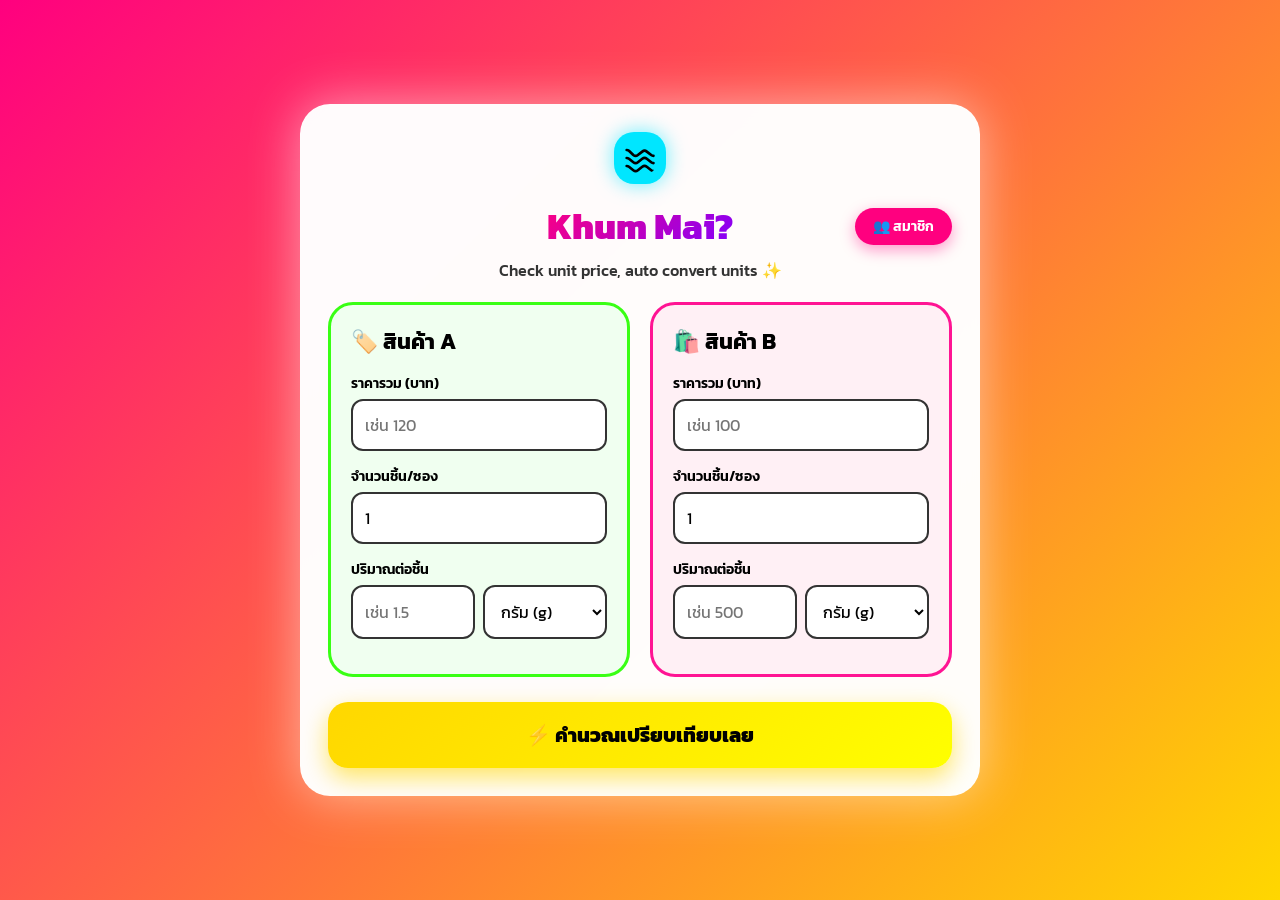
==== index.html @ 277cbe1f "Update index.html" ====
<!DOCTYPE html>
<html lang="th">
<head>
    <meta charset="UTF-8">
    <meta name="viewport" content="width=device-width, initial-scale=1.0">
    <title>Khum Mai? - คำนวณความคุ้มค่า</title>
    <link rel="stylesheet" href="style.css">
    <link href="https://fonts.googleapis.com/css2?family=Kanit:wght@400;600;700;800;900&display=swap" rel="stylesheet">
</head>
<body>

    <div class="main-card">
        <div class="logo-box">
            <svg viewBox="0 0 24 24" width="52" height="52" fill="none" stroke="currentColor" stroke-width="2" stroke-linecap="round" stroke-linejoin="round">
                <path d="M2 6c0.6 0 1.2 0.2 1.7 0.6L7 9.8c1 0.8 2.4 0.8 3.4 0l3.3-2.6c1-0.8 2.4-0.8 3.4 0l3.3 2.6c0.5 0.4 1.1 0.6 1.7 0.6" />
                <path d="M2 12c0.6 0 1.2 0.2 1.7 0.6l3.3 2.6c1 0.8 2.4 0.8 3.4 0l3.3-2.6c1-0.8 2.4-0.8 3.4 0l3.3 2.6c0.5 0.4 1.1 0.6 1.7 0.6" />
                <path d="M2 18c0.6 0 1.2 0.2 1.7 0.6l3.3 2.6c1 0.8 2.4 0.8 3.4 0l3.3-2.6c1-0.8 2.4-0.8 3.4 0l3.3 2.6c0.5 0.4 1.1 0.6 1.7 0.6" />
            </svg>
        </div>

        <div class="title-row">
            <h1 class="title">Khum Mai?</h1>
            <a href="members.html" class="btn-members">👥 สมาชิก</a>
        </div>
        <p class="subtitle">Check unit price, auto convert units ✨</p>

        <!-- กล่องข้อความผลลัพธ์คุ้มกว่า -->
        <div id="result-summary"></div>

        <div class="product-container">
            <!-- สินค้า A -->
            <div class="box" id="boxA">
                <span class="badge-winner">👑 คุ้มที่สุด!</span>
                <h3>🏷️ สินค้า A</h3>
                
                <label>ราคารวม (บาท)</label>
                <input type="number" id="priceA" placeholder="เช่น 120">

                <label>จำนวนชิ้น/ซอง</label>
                <input type="number" id="quantityA" value="1">

                <label>ปริมาณต่อชิ้น</label>
                <div class="input-group">
                    <input type="number" id="unitAmountA" placeholder="เช่น 1.5">
                    <select id="unitTypeA">
                        <option value="g">กรัม (g)</option>
                        <option value="kg">กิโลกรัม (kg)</option>
                        <option value="ml">มิลลิลิตร (ml)</option>
                        <option value="l">ลิตร (l)</option>
                    </select>
                </div>
            </div>

            <!-- สินค้า B -->
            <div class="box" id="boxB">
                <span class="badge-winner">👑 คุ้มที่สุด!</span>
                <h3>🛍️ สินค้า B</h3>

                <label>ราคารวม (บาท)</label>
                <input type="number" id="priceB" placeholder="เช่น 100">

                <label>จำนวนชิ้น/ซอง</label>
                <input type="number" id="quantityB" value="1">

                <label>ปริมาณต่อชิ้น</label>
                <div class="input-group">
                    <input type="number" id="unitAmountB" placeholder="เช่น 500">
                    <select id="unitTypeB">
                        <option value="g">กรัม (g)</option>
                        <option value="kg">กิโลกรัม (kg)</option>
                        <option value="ml">มิลลิลิตร (ml)</option>
                        <option value="l">ลิตร (l)</option>
                    </select>
                </div>
            </div>
        </div>

        <button onclick="calculate()">⚡ คำนวณเปรียบเทียบเลย</button>
    </div>

    <script src="script.js"></script>
</body>
</html>
---- style.css ----
* {
    box-sizing: border-box;
}

body {
    margin: 0;
    padding: 20px;
    font-family: 'Kanit', sans-serif;
    background: linear-gradient(135deg, #FF007F, #FFD700, #00FFFF, #7F00FF);
    background-size: 300% 300%;
    animation: neonGradient 8s ease infinite;
    min-height: 100vh;
    display: flex;
    justify-content: center;
    align-items: center;
}

@keyframes neonGradient {
    0% { background-position: 0% 50%; }
    50% { background-position: 100% 50%; }
    100% { background-position: 0% 50%; }
}

.main-card {
    background: rgba(255, 255, 255, 0.98);
    backdrop-filter: blur(10px);
    padding: 28px;
    border-radius: 30px;
    box-shadow: 0 0 50px rgba(255, 255, 255, 0.5);
    width: 100%;
    max-width: 680px;
    text-align: center;
}

.logo-box {
    display: flex;
    justify-content: center;
    margin-bottom: 15px;
}

.logo-box svg {
    background: #00E6FF;
    color: #000;
    padding: 10px;
    border-radius: 20px;
    box-shadow: 0 0 20px rgba(0, 230, 255, 0.6);
}

.title-row {
    position: relative;
    display: flex;
    justify-content: center;
    align-items: center;
}

.title {
    margin: 0;
    font-size: 36px;
    font-weight: 800;
    background: linear-gradient(135deg, #FF007F, #7F00FF);
    -webkit-background-clip: text;
    -webkit-text-fill-color: transparent;
}

.btn-members {
    position: absolute;
    right: 0;
    background: #FF007F;
    color: white;
    border: none;
    text-decoration: none;
    padding: 8px 18px;
    border-radius: 25px;
    font-size: 14px;
    font-weight: 600;
    box-shadow: 0 5px 15px rgba(255, 0, 127, 0.4);
}

.subtitle {
    color: #333;
    font-size: 16px;
    font-weight: 500;
    margin-top: 5px;
    margin-bottom: 20px;
}

/* แบนเนอร์แสดงผลลัพธ์คุ้มกว่า */
#result-summary {
    display: none;
    margin: 15px 0 25px 0;
    padding: 18px 20px;
    border-radius: 20px;
    font-size: 26px;
    font-weight: 900;
    text-align: center;
    animation: popIn 0.4s cubic-bezier(0.175, 0.885, 0.32, 1.275);
}

.summary-a {
    background: #39FF14 !important;
    color: #000000 !important;
    border: 4px solid #00D000;
    box-shadow: 0 0 30px rgba(57, 255, 20, 0.9) !important;
}

.summary-b {
    background: #FF007F !important;
    color: #FFFFFF !important;
    border: 4px solid #FFD700;
    box-shadow: 0 0 30px rgba(255, 0, 127, 0.9) !important;
}

.summary-equal {
    background: #00E6FF !important;
    color: #000000 !important;
    border: 4px solid #00A3FF;
}

@keyframes popIn {
    0% { transform: scale(0.5); opacity: 0; }
    100% { transform: scale(1); opacity: 1; }
}

/* กล่องสินค้า */
.product-container {
    display: flex;
    gap: 20px;
    margin-bottom: 25px;
}

.box {
    flex: 1;
    border-radius: 25px;
    padding: 20px;
    text-align: left;
    position: relative;
    transition: all 0.4s cubic-bezier(0.175, 0.885, 0.32, 1.275);
}

#boxA {
    background: #F0FFF0;
    border: 3px solid #39FF14;
}

#boxB {
    background: #FFF0F5;
    border: 3px solid #FF1493;
}

.box h3 {
    margin-top: 0;
    margin-bottom: 15px;
    font-size: 22px;
    font-weight: 700;
    color: #000;
}

label {
    display: block;
    font-size: 14px;
    font-weight: 600;
    color: #000;
    margin-bottom: 5px;
}

input, select {
    width: 100%;
    padding: 12px;
    margin-bottom: 15px;
    border: 2px solid #333;
    border-radius: 12px;
    font-family: 'Kanit', sans-serif;
    font-size: 16px;
    background: white;
    color: #000;
    outline: none;
}

.input-group {
    display: flex;
    gap: 8px;
}

/* ปุ่มคำนวณ */
button {
    width: 100%;
    padding: 18px;
    border: none;
    border-radius: 20px;
    background: linear-gradient(135deg, #FFD700, #FFFF00);
    color: #000;
    font-family: 'Kanit', sans-serif;
    font-size: 20px;
    font-weight: 800;
    cursor: pointer;
    box-shadow: 0 10px 25px rgba(255, 215, 0, 0.6);
    text-transform: uppercase;
}

/* ไฮไลต์ฝั่งที่คุ้มกว่า */
.winner {
    transform: scale(1.06) !important;
    z-index: 5;
    background: #FFFDE7 !important;
    border: 5px solid #FFD700 !important;
    box-shadow: 0 0 35px rgba(255, 215, 0, 0.9) !important;
}

.product-container:has(.winner) .box:not(.winner) {
    opacity: 0.45;
    filter: grayscale(40%);
    transform: scale(0.95);
}

.badge-winner {
    display: none;
    position: absolute;
    top: -15px;
    right: 15px;
    background: linear-gradient(135deg, #FF007F, #FFD700);
    color: #FFF;
    font-weight: 800;
    font-size: 13px;
    padding: 5px 14px;
    border-radius: 20px;
    box-shadow: 0 4px 15px rgba(255, 0, 127, 0.5);
}

.winner .badge-winner {
    display: block;
    animation: pulseBadge 1s infinite alternate;
}

@keyframes pulseBadge {
    0% { transform: scale(1); }
    100% { transform: scale(1.1); }
}
/* คืนค่าธีมสีสำหรับหน้าสมาชิก */
body.members-page {
    background: #a8ff78;
    background: -webkit-linear-gradient(to right, #78ffd6, #a8ff78);
    background: linear-gradient(to right, #78ffd6, #a8ff78);
    animation: none;
    min-height: 100vh;
}

body.members-page .main-card {
    background: #ffffff;
    box-shadow: 0 10px 25px rgba(0, 0, 0, 0.08);
}
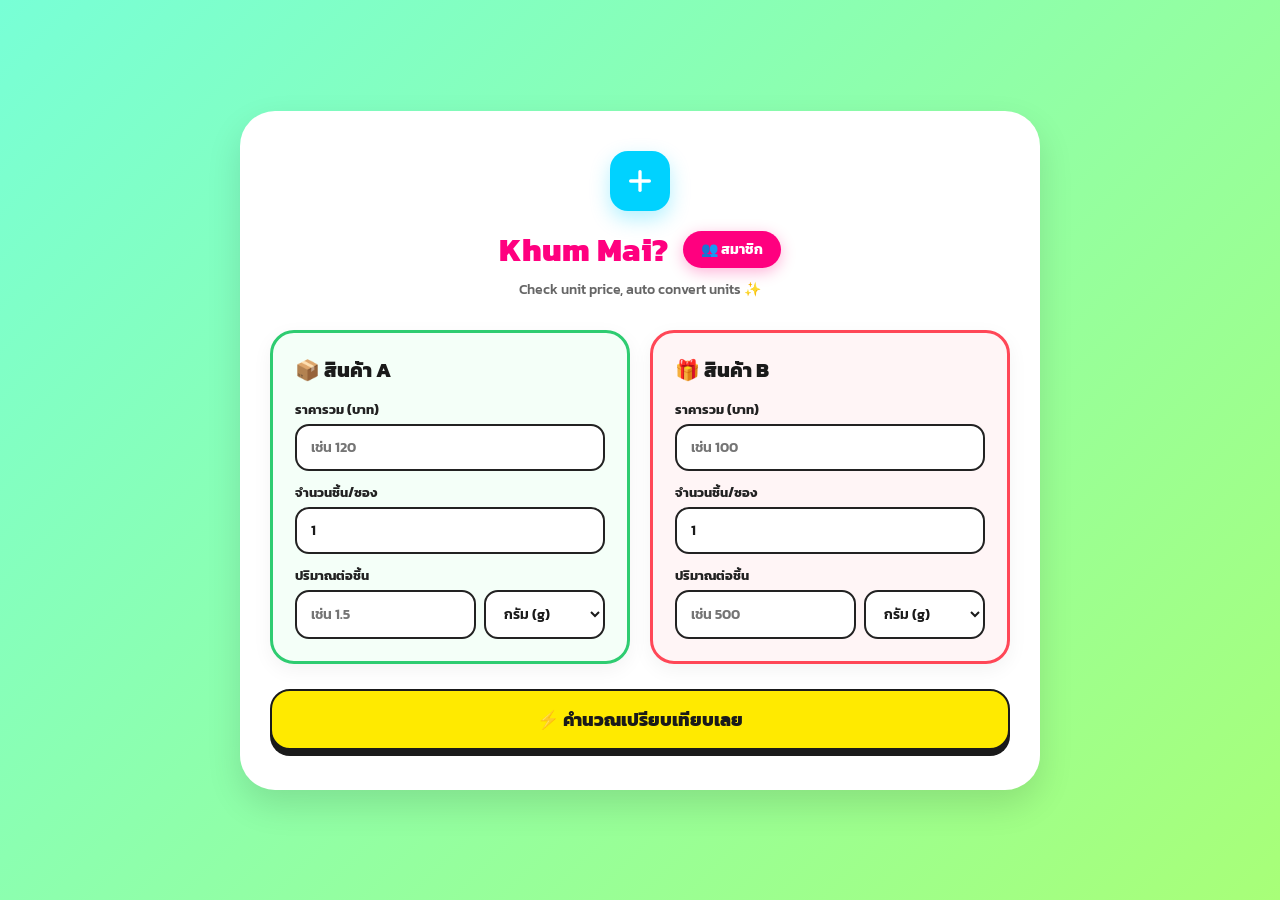
==== commit 48416f8c: "Update index.html" ====
--- a/index.html
+++ b/index.html
@@ -5,16 +5,15 @@
     <meta name="viewport" content="width=device-width, initial-scale=1.0">
     <title>Khum Mai? - คำนวณความคุ้มค่า</title>
     <link rel="stylesheet" href="style.css">
-    <link href="https://fonts.googleapis.com/css2?family=Kanit:wght@400;600;700;800;900&display=swap" rel="stylesheet">
+    <link href="https://fonts.googleapis.com/css2?family=Kanit:wght@400;500;600;700;800;900&display=swap" rel="stylesheet">
 </head>
 <body>
 
     <div class="main-card">
         <div class="logo-box">
-            <svg viewBox="0 0 24 24" width="52" height="52" fill="none" stroke="currentColor" stroke-width="2" stroke-linecap="round" stroke-linejoin="round">
-                <path d="M2 6c0.6 0 1.2 0.2 1.7 0.6L7 9.8c1 0.8 2.4 0.8 3.4 0l3.3-2.6c1-0.8 2.4-0.8 3.4 0l3.3 2.6c0.5 0.4 1.1 0.6 1.7 0.6" />
-                <path d="M2 12c0.6 0 1.2 0.2 1.7 0.6l3.3 2.6c1 0.8 2.4 0.8 3.4 0l3.3-2.6c1-0.8 2.4-0.8 3.4 0l3.3 2.6c0.5 0.4 1.1 0.6 1.7 0.6" />
-                <path d="M2 18c0.6 0 1.2 0.2 1.7 0.6l3.3 2.6c1 0.8 2.4 0.8 3.4 0l3.3-2.6c1-0.8 2.4-0.8 3.4 0l3.3 2.6c0.5 0.4 1.1 0.6 1.7 0.6" />
+            <svg viewBox="0 0 24 24" fill="none" stroke="currentColor" stroke-width="2.5" stroke-linecap="round" stroke-linejoin="round">
+                <line x1="12" y1="5" x2="12" y2="19"></line>
+                <line x1="5" y1="12" x2="19" y2="12"></line>
             </svg>
         </div>
 
@@ -24,24 +23,24 @@
         </div>
         <p class="subtitle">Check unit price, auto convert units ✨</p>
 
-        <!-- กล่องข้อความผลลัพธ์คุ้มกว่า -->
+        <!-- กล่องข้อความผลลัพธ์ -->
         <div id="result-summary"></div>
 
         <div class="product-container">
             <!-- สินค้า A -->
             <div class="box" id="boxA">
                 <span class="badge-winner">👑 คุ้มที่สุด!</span>
-                <h3>🏷️ สินค้า A</h3>
+                <h3>📦 สินค้า A</h3>
                 
-                <label>ราคารวม (บาท)</label>
-                <input type="number" id="priceA" placeholder="เช่น 120">
+                <label for="priceA">ราคารวม (บาท)</label>
+                <input type="number" id="priceA" placeholder="เช่น 120" min="0">
 
-                <label>จำนวนชิ้น/ซอง</label>
-                <input type="number" id="quantityA" value="1">
+                <label for="quantityA">จำนวนชิ้น/ซอง</label>
+                <input type="number" id="quantityA" value="1" min="1">
 
-                <label>ปริมาณต่อชิ้น</label>
+                <label for="unitAmountA">ปริมาณต่อชิ้น</label>
                 <div class="input-group">
-                    <input type="number" id="unitAmountA" placeholder="เช่น 1.5">
+                    <input type="number" id="unitAmountA" placeholder="เช่น 1.5" min="0">
                     <select id="unitTypeA">
                         <option value="g">กรัม (g)</option>
                         <option value="kg">กิโลกรัม (kg)</option>
@@ -54,17 +53,17 @@
             <!-- สินค้า B -->
             <div class="box" id="boxB">
                 <span class="badge-winner">👑 คุ้มที่สุด!</span>
-                <h3>🛍️ สินค้า B</h3>
+                <h3>🎁 สินค้า B</h3>
 
-                <label>ราคารวม (บาท)</label>
-                <input type="number" id="priceB" placeholder="เช่น 100">
+                <label for="priceB">ราคารวม (บาท)</label>
+                <input type="number" id="priceB" placeholder="เช่น 100" min="0">
 
-                <label>จำนวนชิ้น/ซอง</label>
-                <input type="number" id="quantityB" value="1">
+                <label for="quantityB">จำนวนชิ้น/ซอง</label>
+                <input type="number" id="quantityB" value="1" min="1">
 
-                <label>ปริมาณต่อชิ้น</label>
+                <label for="unitAmountB">ปริมาณต่อชิ้น</label>
                 <div class="input-group">
-                    <input type="number" id="unitAmountB" placeholder="เช่น 500">
+                    <input type="number" id="unitAmountB" placeholder="เช่น 500" min="0">
                     <select id="unitTypeB">
                         <option value="g">กรัม (g)</option>
                         <option value="kg">กิโลกรัม (kg)</option>
@@ -75,7 +74,7 @@
             </div>
         </div>
 
-        <button onclick="calculate()">⚡ คำนวณเปรียบเทียบเลย</button>
+        <button onclick="calculateCost()">⚡ คำนวณเปรียบเทียบเลย</button>
     </div>
 
     <script src="script.js"></script>
--- a/style.css
+++ b/style.css
@@ -1,250 +1,324 @@
+@charset "UTF-8";
+@import url('https://fonts.googleapis.com/css2?family=Kanit:wght@400;500;600;700;800;900&display=swap');
+
 * {
     box-sizing: border-box;
-}
-
+    font-family: 'Kanit', sans-serif;
+    margin: 0;
+    padding: 0;
+}
+
+/* ==========================================
+   หน้าหลัก: พื้นหลังสีเขียว-ฟ้าสดใส (index.html)
+   ========================================== */
 body {
-    margin: 0;
-    padding: 20px;
-    font-family: 'Kanit', sans-serif;
-    background: linear-gradient(135deg, #FF007F, #FFD700, #00FFFF, #7F00FF);
-    background-size: 300% 300%;
-    animation: neonGradient 8s ease infinite;
+    background: linear-gradient(135deg, #78ffd6, #a8ff78);
     min-height: 100vh;
     display: flex;
     justify-content: center;
     align-items: center;
-}
-
-@keyframes neonGradient {
+    padding: 30px 15px;
+}
+
+/* ==========================================
+   หน้าสมาชิก: พื้นหลังสายรุ้งสดใสขยับได้ (members.html)
+   ========================================== */
+body.members-page {
+    background: linear-gradient(-45deg, #ff007f, #7f00ff, #00d2ff, #00ff87, #ffea00) !important;
+    background-size: 400% 400% !important;
+    animation: rainbowAnimation 8s ease infinite !important;
+}
+
+@keyframes rainbowAnimation {
     0% { background-position: 0% 50%; }
     50% { background-position: 100% 50%; }
     100% { background-position: 0% 50%; }
 }
 
-.main-card {
-    background: rgba(255, 255, 255, 0.98);
-    backdrop-filter: blur(10px);
-    padding: 28px;
-    border-radius: 30px;
-    box-shadow: 0 0 50px rgba(255, 255, 255, 0.5);
+/* ==========================================
+   กล่องขาวหลัก (Main Card)
+   ========================================== */
+.main-card, .members-container {
+    background: #ffffff;
+    border-radius: 35px;
+    padding: 40px 30px;
+    box-shadow: 0 15px 35px rgba(0, 0, 0, 0.12);
     width: 100%;
-    max-width: 680px;
+    max-width: 800px;
     text-align: center;
-}
-
+    position: relative;
+}
+
+.members-container {
+    max-width: 950px; /* เพิ่มความกว้างการ์ดขาวในหน้าสมาชิก */
+}
+
+/* ==========================================
+   โลโก้และส่วนหัว
+   ========================================== */
 .logo-box {
+    width: 60px;
+    height: 60px;
+    background: #00d2ff;
+    color: white;
+    border-radius: 18px;
     display: flex;
     justify-content: center;
-    margin-bottom: 15px;
+    align-items: center;
+    margin: 0 auto 15px auto;
+    box-shadow: 0 8px 20px rgba(0, 210, 255, 0.3);
 }
 
 .logo-box svg {
-    background: #00E6FF;
-    color: #000;
-    padding: 10px;
-    border-radius: 20px;
-    box-shadow: 0 0 20px rgba(0, 230, 255, 0.6);
+    width: 32px;
+    height: 32px;
+    stroke: #ffffff;
 }
 
 .title-row {
+    display: flex;
+    justify-content: center;
+    align-items: center;
+    gap: 15px;
+    margin-bottom: 5px;
     position: relative;
-    display: flex;
-    justify-content: center;
-    align-items: center;
 }
 
 .title {
-    margin: 0;
-    font-size: 36px;
-    font-weight: 800;
-    background: linear-gradient(135deg, #FF007F, #7F00FF);
-    -webkit-background-clip: text;
-    -webkit-text-fill-color: transparent;
-}
-
-.btn-members {
-    position: absolute;
-    right: 0;
-    background: #FF007F;
-    color: white;
-    border: none;
+    font-size: 32px;
+    font-weight: 800;
+    color: #ff007f;
+}
+
+.subtitle {
+    color: #666;
+    font-size: 14px;
+    font-weight: 500;
+    margin-bottom: 30px;
+}
+
+.btn-members, .btn-back {
+    display: inline-flex;
+    align-items: center;
+    gap: 5px;
+    background: #ff007f;
+    color: white !important;
     text-decoration: none;
     padding: 8px 18px;
-    border-radius: 25px;
+    border-radius: 20px;
     font-size: 14px;
-    font-weight: 600;
-    box-shadow: 0 5px 15px rgba(255, 0, 127, 0.4);
-}
-
-.subtitle {
-    color: #333;
-    font-size: 16px;
-    font-weight: 500;
-    margin-top: 5px;
-    margin-bottom: 20px;
-}
-
-/* แบนเนอร์แสดงผลลัพธ์คุ้มกว่า */
-#result-summary {
-    display: none;
-    margin: 15px 0 25px 0;
-    padding: 18px 20px;
-    border-radius: 20px;
-    font-size: 26px;
-    font-weight: 900;
-    text-align: center;
-    animation: popIn 0.4s cubic-bezier(0.175, 0.885, 0.32, 1.275);
-}
-
-.summary-a {
-    background: #39FF14 !important;
-    color: #000000 !important;
-    border: 4px solid #00D000;
-    box-shadow: 0 0 30px rgba(57, 255, 20, 0.9) !important;
-}
-
-.summary-b {
-    background: #FF007F !important;
-    color: #FFFFFF !important;
-    border: 4px solid #FFD700;
-    box-shadow: 0 0 30px rgba(255, 0, 127, 0.9) !important;
-}
-
-.summary-equal {
-    background: #00E6FF !important;
-    color: #000000 !important;
-    border: 4px solid #00A3FF;
-}
-
-@keyframes popIn {
-    0% { transform: scale(0.5); opacity: 0; }
-    100% { transform: scale(1); opacity: 1; }
-}
-
-/* กล่องสินค้า */
+    font-weight: 700;
+    box-shadow: 0 4px 15px rgba(255, 0, 127, 0.3);
+    transition: all 0.2s ease;
+    border: none;
+}
+
+.btn-members:hover, .btn-back:hover {
+    transform: scale(1.05);
+}
+
+/* ==========================================
+   กรอบสินค้า A (เขียว) และ สินค้า B (ชมพู)
+   ========================================== */
 .product-container {
     display: flex;
     gap: 20px;
     margin-bottom: 25px;
+    flex-wrap: wrap;
 }
 
 .box {
     flex: 1;
-    border-radius: 25px;
-    padding: 20px;
+    min-width: 280px;
+    background: #ffffff;
+    border-radius: 24px;
+    padding: 22px;
     text-align: left;
     position: relative;
-    transition: all 0.4s cubic-bezier(0.175, 0.885, 0.32, 1.275);
+    box-shadow: 0 6px 20px rgba(0, 0, 0, 0.05);
+    transition: all 0.3s ease;
 }
 
 #boxA {
-    background: #F0FFF0;
-    border: 3px solid #39FF14;
+    border: 3.5px solid #2ecc71;
+    background: #f4fff8;
 }
 
 #boxB {
-    background: #FFF0F5;
-    border: 3px solid #FF1493;
+    border: 3.5px solid #ff4757;
+    background: #fff5f6;
 }
 
 .box h3 {
-    margin-top: 0;
+    font-size: 20px;
+    font-weight: 800;
+    color: #1a1a1a;
     margin-bottom: 15px;
-    font-size: 22px;
-    font-weight: 700;
-    color: #000;
-}
-
-label {
-    display: block;
-    font-size: 14px;
-    font-weight: 600;
-    color: #000;
-    margin-bottom: 5px;
-}
-
-input, select {
-    width: 100%;
-    padding: 12px;
-    margin-bottom: 15px;
-    border: 2px solid #333;
-    border-radius: 12px;
-    font-family: 'Kanit', sans-serif;
-    font-size: 16px;
-    background: white;
-    color: #000;
-    outline: none;
-}
-
-.input-group {
-    display: flex;
-    gap: 8px;
-}
-
-/* ปุ่มคำนวณ */
-button {
-    width: 100%;
-    padding: 18px;
-    border: none;
-    border-radius: 20px;
-    background: linear-gradient(135deg, #FFD700, #FFFF00);
-    color: #000;
-    font-family: 'Kanit', sans-serif;
-    font-size: 20px;
-    font-weight: 800;
-    cursor: pointer;
-    box-shadow: 0 10px 25px rgba(255, 215, 0, 0.6);
-    text-transform: uppercase;
-}
-
-/* ไฮไลต์ฝั่งที่คุ้มกว่า */
-.winner {
-    transform: scale(1.06) !important;
-    z-index: 5;
-    background: #FFFDE7 !important;
-    border: 5px solid #FFD700 !important;
-    box-shadow: 0 0 35px rgba(255, 215, 0, 0.9) !important;
-}
-
-.product-container:has(.winner) .box:not(.winner) {
-    opacity: 0.45;
-    filter: grayscale(40%);
-    transform: scale(0.95);
 }
 
 .badge-winner {
     display: none;
     position: absolute;
-    top: -15px;
-    right: 15px;
-    background: linear-gradient(135deg, #FF007F, #FFD700);
-    color: #FFF;
-    font-weight: 800;
+    top: -14px;
+    right: 20px;
+    background: #00d2ff;
+    color: white;
+    padding: 5px 14px;
+    border-radius: 12px;
     font-size: 13px;
-    padding: 5px 14px;
+    font-weight: 800;
+    box-shadow: 0 4px 10px rgba(0, 210, 255, 0.4);
+}
+
+/* ช่องกรอกข้อมูล */
+label {
+    display: block;
+    font-size: 13px;
+    font-weight: 700;
+    color: #222;
+    margin-top: 12px;
+    margin-bottom: 5px;
+}
+
+input, select {
+    width: 100%;
+    padding: 11px 14px;
+    border: 2px solid #222222;
+    border-radius: 14px;
+    font-size: 14px;
+    font-weight: 600;
+    outline: none;
+    background: #ffffff;
+    color: #1a1a1a;
+}
+
+input:focus, select:focus {
+    border-color: #ff007f;
+    box-shadow: 0 0 0 3px rgba(255, 0, 127, 0.15);
+}
+
+.input-group {
+    display: flex;
+    gap: 8px;
+}
+
+.input-group input {
+    flex: 2;
+}
+
+.input-group select {
+    flex: 1.2;
+}
+
+/* ปุ่มคำนวณสีเหลืองเด่น */
+button {
+    width: 100%;
+    background: #ffea00;
+    color: #1a1a1a;
+    font-size: 18px;
+    font-weight: 800;
+    padding: 15px;
+    border: 2px solid #1a1a1a;
     border-radius: 20px;
-    box-shadow: 0 4px 15px rgba(255, 0, 127, 0.5);
-}
-
-.winner .badge-winner {
-    display: block;
-    animation: pulseBadge 1s infinite alternate;
-}
-
-@keyframes pulseBadge {
-    0% { transform: scale(1); }
-    100% { transform: scale(1.1); }
-}
-/* คืนค่าธีมสีสำหรับหน้าสมาชิก */
-body.members-page {
-    background: #a8ff78;
-    background: -webkit-linear-gradient(to right, #78ffd6, #a8ff78);
-    background: linear-gradient(to right, #78ffd6, #a8ff78);
-    animation: none;
-    min-height: 100vh;
-}
-
-body.members-page .main-card {
+    cursor: pointer;
+    box-shadow: 0 6px 0px #1a1a1a;
+    transition: all 0.15s ease;
+}
+
+button:hover {
+    background: #ffd600;
+    transform: translateY(-2px);
+    box-shadow: 0 8px 0px #1a1a1a;
+}
+
+button:active {
+    transform: translateY(4px);
+    box-shadow: 0 2px 0px #1a1a1a;
+}
+
+#result-summary {
+    margin-bottom: 20px;
+    padding: 15px;
+    border-radius: 18px;
+    font-size: 16px;
+    font-weight: 800;
+    display: none;
+    border: 2px solid #1a1a1a;
+}
+
+/* ==========================================
+   รายละเอียดการ์ดผู้จัดทำในหน้าสมาชิก
+   ========================================== */
+.members-title {
+    font-size: 28px;
+    font-weight: 800;
+    color: #1a1a1a;
+    margin-bottom: 25px;
+}
+
+.member-grid {
+    display: flex;
+    justify-content: center;
+    align-items: stretch;
+    gap: 12px;
+    margin-bottom: 25px;
+    flex-wrap: wrap;
+}
+
+.member-card {
     background: #ffffff;
-    box-shadow: 0 10px 25px rgba(0, 0, 0, 0.08);
-}
+    border-radius: 20px;
+    padding: 15px 8px;
+    flex: 1;
+    min-width: 135px;
+    max-width: 160px;
+    display: flex;
+    flex-direction: column;
+    align-items: center;
+    border: 2px solid #f0f0f0;
+    box-shadow: 0 4px 12px rgba(0,0,0,0.06);
+    transition: transform 0.2s ease;
+}
+
+.member-card:hover {
+    transform: translateY(-5px);
+}
+
+.img-wrapper {
+    width: 70px;
+    height: 70px;
+    border-radius: 50%;
+    overflow: hidden;
+    margin-bottom: 10px;
+    border: 2px solid #ff007f;
+    box-shadow: 0 3px 8px rgba(0,0,0,0.15);
+}
+
+.member-img {
+    width: 100%;
+    height: 100%;
+    object-fit: cover;
+}
+
+.member-info {
+    text-align: center;
+}
+
+.member-num {
+    font-size: 13px;
+    font-weight: 800;
+    color: #ff007f;
+}
+
+.member-name {
+    font-size: 13px;
+    font-weight: 700;
+    color: #1a1a1a;
+    margin: 3px 0;
+    line-height: 1.3;
+}
+
+.member-sub {
+    font-size: 11px;
+    color: #666;
+}
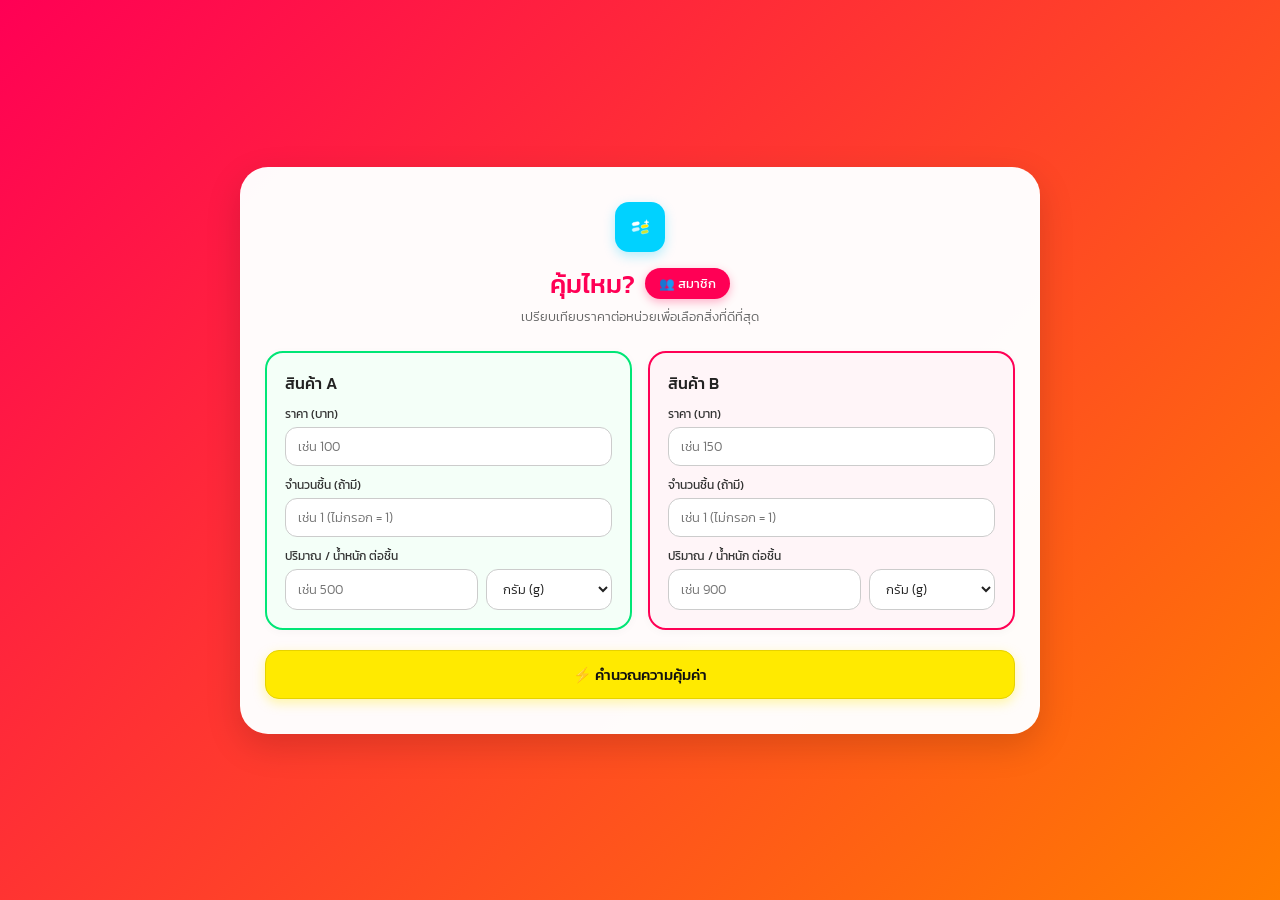
==== commit c4ad68a0: "Update index.html" ====
--- a/index.html
+++ b/index.html
@@ -3,49 +3,54 @@
 <head>
     <meta charset="UTF-8">
     <meta name="viewport" content="width=device-width, initial-scale=1.0">
-    <title>Khum Mai? - คำนวณความคุ้มค่า</title>
+    <title>คุ้มไหม? - คำนวณความคุ้มค่าสินค้า</title>
     <link rel="stylesheet" href="style.css">
-    <link href="https://fonts.googleapis.com/css2?family=Kanit:wght@400;500;600;700;800;900&display=swap" rel="stylesheet">
 </head>
 <body>
 
     <div class="main-card">
+        <!-- โลโก้แบบโมเดิร์น -->
         <div class="logo-box">
-            <svg viewBox="0 0 24 24" fill="none" stroke="currentColor" stroke-width="2.5" stroke-linecap="round" stroke-linejoin="round">
-                <line x1="12" y1="5" x2="12" y2="19"></line>
-                <line x1="5" y1="12" x2="19" y2="12"></line>
+            <svg viewBox="0 0 64 64" fill="none" xmlns="http://www.w3.org/2000/svg">
+                <rect x="12" y="22" width="18" height="8" rx="4" fill="white" transform="rotate(-12 12 22)" />
+                <rect x="12" y="36" width="18" height="8" rx="4" fill="white" opacity="0.8" transform="rotate(-12 12 36)" />
+                <rect x="34" y="28" width="18" height="8" rx="4" fill="#ffea00" transform="rotate(-12 34 28)" />
+                <rect x="34" y="42" width="18" height="8" rx="4" fill="#ffea00" opacity="0.8" transform="rotate(-12 34 42)" />
+                <path d="M48 14L49.5 18.5L54 20L49.5 21.5L48 26L46.5 21.5L42 20L46.5 18.5L48 14Z" fill="white"/>
             </svg>
         </div>
 
         <div class="title-row">
-            <h1 class="title">Khum Mai?</h1>
+            <h1 class="title">คุ้มไหม?</h1>
             <a href="members.html" class="btn-members">👥 สมาชิก</a>
         </div>
-        <p class="subtitle">Check unit price, auto convert units ✨</p>
+        <p class="subtitle">เปรียบเทียบราคาต่อหน่วยเพื่อเลือกสิ่งที่ดีที่สุด</p>
 
-        <!-- กล่องข้อความผลลัพธ์ -->
+        <!-- สรุปผลลัพธ์ -->
         <div id="result-summary"></div>
 
+        <!-- สินค้า A และ B -->
         <div class="product-container">
             <!-- สินค้า A -->
             <div class="box" id="boxA">
                 <span class="badge-winner">👑 คุ้มที่สุด!</span>
-                <h3>📦 สินค้า A</h3>
+                <h3>สินค้า A</h3>
                 
-                <label for="priceA">ราคารวม (บาท)</label>
-                <input type="number" id="priceA" placeholder="เช่น 120" min="0">
+                <label>ราคา (บาท)</label>
+                <input type="number" id="priceA" placeholder="เช่น 100">
 
-                <label for="quantityA">จำนวนชิ้น/ซอง</label>
-                <input type="number" id="quantityA" value="1" min="1">
+                <label>จำนวนชิ้น (ถ้ามี)</label>
+                <input type="number" id="quantityA" placeholder="เช่น 1 (ไม่กรอก = 1)">
 
-                <label for="unitAmountA">ปริมาณต่อชิ้น</label>
+                <label>ปริมาณ / น้ำหนัก ต่อชิ้น</label>
                 <div class="input-group">
-                    <input type="number" id="unitAmountA" placeholder="เช่น 1.5" min="0">
+                    <input type="number" id="unitAmountA" placeholder="เช่น 500">
                     <select id="unitTypeA">
                         <option value="g">กรัม (g)</option>
                         <option value="kg">กิโลกรัม (kg)</option>
                         <option value="ml">มิลลิลิตร (ml)</option>
-                        <option value="l">ลิตร (l)</option>
+                        <option value="l">ลิตร (L)</option>
+                        <option value="pcs">ชิ้น/ซอง</option>
                     </select>
                 </div>
             </div>
@@ -53,28 +58,29 @@
             <!-- สินค้า B -->
             <div class="box" id="boxB">
                 <span class="badge-winner">👑 คุ้มที่สุด!</span>
-                <h3>🎁 สินค้า B</h3>
+                <h3>สินค้า B</h3>
 
-                <label for="priceB">ราคารวม (บาท)</label>
-                <input type="number" id="priceB" placeholder="เช่น 100" min="0">
+                <label>ราคา (บาท)</label>
+                <input type="number" id="priceB" placeholder="เช่น 150">
 
-                <label for="quantityB">จำนวนชิ้น/ซอง</label>
-                <input type="number" id="quantityB" value="1" min="1">
+                <label>จำนวนชิ้น (ถ้ามี)</label>
+                <input type="number" id="quantityB" placeholder="เช่น 1 (ไม่กรอก = 1)">
 
-                <label for="unitAmountB">ปริมาณต่อชิ้น</label>
+                <label>ปริมาณ / น้ำหนัก ต่อชิ้น</label>
                 <div class="input-group">
-                    <input type="number" id="unitAmountB" placeholder="เช่น 500" min="0">
+                    <input type="number" id="unitAmountB" placeholder="เช่น 900">
                     <select id="unitTypeB">
                         <option value="g">กรัม (g)</option>
                         <option value="kg">กิโลกรัม (kg)</option>
                         <option value="ml">มิลลิลิตร (ml)</option>
-                        <option value="l">ลิตร (l)</option>
+                        <option value="l">ลิตร (L)</option>
+                        <option value="pcs">ชิ้น/ซอง</option>
                     </select>
                 </div>
             </div>
         </div>
 
-        <button onclick="calculateCost()">⚡ คำนวณเปรียบเทียบเลย</button>
+        <button onclick="calculateCost()">⚡ คำนวณความคุ้มค่า</button>
     </div>
 
     <script src="script.js"></script>
--- a/style.css
+++ b/style.css
@@ -1,5 +1,5 @@
 @charset "UTF-8";
-@import url('https://fonts.googleapis.com/css2?family=Kanit:wght@400;500;600;700;800;900&display=swap');
+@import url('https://fonts.googleapis.com/css2?family=Kanit:wght@300;400;500&display=swap');
 
 * {
     box-sizing: border-box;
@@ -9,10 +9,21 @@
 }
 
 /* ==========================================
-   หน้าหลัก: พื้นหลังสีเขียว-ฟ้าสดใส (index.html)
-   ========================================== */
-body {
-    background: linear-gradient(135deg, #78ffd6, #a8ff78);
+   พื้นหลังสีรุ้งครบ 7 สี ขยับเปลี่ยนสีตลอดเวลา (เรียงสีรุ้ง)
+   ========================================== */
+body, body.members-page {
+    background: linear-gradient(
+        -45deg, 
+        #8b00ff, /* ม่วง */
+        #4b0082, /* คราม */
+        #0000ff, /* น้ำเงิน */
+        #00e676, /* เขียว */
+        #ffea00, /* เหลือง */
+        #ff7d00, /* แสด */
+        #ff0055  /* แดง */
+    ) !important;
+    background-size: 600% 600% !important;
+    animation: fullRainbowMove 10s ease infinite !important;
     min-height: 100vh;
     display: flex;
     justify-content: center;
@@ -20,29 +31,20 @@
     padding: 30px 15px;
 }
 
-/* ==========================================
-   หน้าสมาชิก: พื้นหลังสายรุ้งสดใสขยับได้ (members.html)
-   ========================================== */
-body.members-page {
-    background: linear-gradient(-45deg, #ff007f, #7f00ff, #00d2ff, #00ff87, #ffea00) !important;
-    background-size: 400% 400% !important;
-    animation: rainbowAnimation 8s ease infinite !important;
-}
-
-@keyframes rainbowAnimation {
+@keyframes fullRainbowMove {
     0% { background-position: 0% 50%; }
     50% { background-position: 100% 50%; }
     100% { background-position: 0% 50%; }
 }
 
 /* ==========================================
-   กล่องขาวหลัก (Main Card)
+   กล่องขาวหลัก
    ========================================== */
 .main-card, .members-container {
-    background: #ffffff;
-    border-radius: 35px;
-    padding: 40px 30px;
-    box-shadow: 0 15px 35px rgba(0, 0, 0, 0.12);
+    background: rgba(255, 255, 255, 0.98);
+    border-radius: 28px;
+    padding: 35px 25px;
+    box-shadow: 0 12px 35px rgba(0, 0, 0, 0.15);
     width: 100%;
     max-width: 800px;
     text-align: center;
@@ -50,28 +52,28 @@
 }
 
 .members-container {
-    max-width: 950px; /* เพิ่มความกว้างการ์ดขาวในหน้าสมาชิก */
-}
-
-/* ==========================================
-   โลโก้และส่วนหัว
+    max-width: 920px;
+}
+
+/* ==========================================
+   ส่วนหัวและปุ่ม
    ========================================== */
 .logo-box {
-    width: 60px;
-    height: 60px;
+    width: 50px;
+    height: 50px;
     background: #00d2ff;
     color: white;
-    border-radius: 18px;
+    border-radius: 14px;
     display: flex;
     justify-content: center;
     align-items: center;
-    margin: 0 auto 15px auto;
-    box-shadow: 0 8px 20px rgba(0, 210, 255, 0.3);
+    margin: 0 auto 12px auto;
+    box-shadow: 0 4px 12px rgba(0, 210, 255, 0.3);
 }
 
 .logo-box svg {
-    width: 32px;
-    height: 32px;
+    width: 26px;
+    height: 26px;
     stroke: #ffffff;
 }
 
@@ -79,122 +81,121 @@
     display: flex;
     justify-content: center;
     align-items: center;
-    gap: 15px;
-    margin-bottom: 5px;
-    position: relative;
+    gap: 10px;
+    margin-bottom: 4px;
 }
 
 .title {
-    font-size: 32px;
-    font-weight: 800;
-    color: #ff007f;
+    font-size: 26px;
+    font-weight: 500;
+    color: #ff0055;
 }
 
 .subtitle {
     color: #666;
-    font-size: 14px;
-    font-weight: 500;
-    margin-bottom: 30px;
+    font-size: 13px;
+    font-weight: 300;
+    margin-bottom: 25px;
 }
 
 .btn-members, .btn-back {
     display: inline-flex;
     align-items: center;
     gap: 5px;
-    background: #ff007f;
+    background: #ff0055;
     color: white !important;
     text-decoration: none;
-    padding: 8px 18px;
-    border-radius: 20px;
-    font-size: 14px;
-    font-weight: 700;
-    box-shadow: 0 4px 15px rgba(255, 0, 127, 0.3);
+    padding: 6px 14px;
+    border-radius: 16px;
+    font-size: 12.5px;
+    font-weight: 400;
+    box-shadow: 0 3px 10px rgba(255, 0, 85, 0.3);
     transition: all 0.2s ease;
     border: none;
 }
 
 .btn-members:hover, .btn-back:hover {
-    transform: scale(1.05);
-}
-
-/* ==========================================
-   กรอบสินค้า A (เขียว) และ สินค้า B (ชมพู)
+    transform: translateY(-1px);
+}
+
+/* ==========================================
+   กรอบสินค้า A และ B
    ========================================== */
 .product-container {
     display: flex;
-    gap: 20px;
-    margin-bottom: 25px;
+    gap: 16px;
+    margin-bottom: 20px;
     flex-wrap: wrap;
 }
 
 .box {
     flex: 1;
-    min-width: 280px;
+    min-width: 260px;
     background: #ffffff;
-    border-radius: 24px;
-    padding: 22px;
+    border-radius: 18px;
+    padding: 18px;
     text-align: left;
     position: relative;
-    box-shadow: 0 6px 20px rgba(0, 0, 0, 0.05);
+    box-shadow: 0 2px 10px rgba(0, 0, 0, 0.03);
     transition: all 0.3s ease;
 }
 
 #boxA {
-    border: 3.5px solid #2ecc71;
+    border: 2.5px solid #00e676;
     background: #f4fff8;
 }
 
 #boxB {
-    border: 3.5px solid #ff4757;
-    background: #fff5f6;
+    border: 2.5px solid #ff0055;
+    background: #fff5f8;
 }
 
 .box h3 {
-    font-size: 20px;
-    font-weight: 800;
-    color: #1a1a1a;
-    margin-bottom: 15px;
-}
-
+    font-size: 16px;
+    font-weight: 500;
+    color: #222;
+    margin-bottom: 10px;
+}
+
+/* ป้ายผู้ชนะ */
 .badge-winner {
     display: none;
     position: absolute;
-    top: -14px;
-    right: 20px;
+    top: -12px;
+    right: 15px;
     background: #00d2ff;
     color: white;
-    padding: 5px 14px;
+    padding: 4px 12px;
+    border-radius: 10px;
+    font-size: 11.5px;
+    font-weight: 500;
+    box-shadow: 0 4px 10px rgba(0, 210, 255, 0.4);
+    z-index: 10;
+}
+
+label {
+    display: block;
+    font-size: 12px;
+    font-weight: 400;
+    color: #333;
+    margin-top: 10px;
+    margin-bottom: 4px;
+}
+
+input, select {
+    width: 100%;
+    padding: 9px 12px;
+    border: 1.5px solid #ccc;
     border-radius: 12px;
     font-size: 13px;
-    font-weight: 800;
-    box-shadow: 0 4px 10px rgba(0, 210, 255, 0.4);
-}
-
-/* ช่องกรอกข้อมูล */
-label {
-    display: block;
-    font-size: 13px;
-    font-weight: 700;
-    color: #222;
-    margin-top: 12px;
-    margin-bottom: 5px;
-}
-
-input, select {
-    width: 100%;
-    padding: 11px 14px;
-    border: 2px solid #222222;
-    border-radius: 14px;
-    font-size: 14px;
-    font-weight: 600;
+    font-weight: 300;
     outline: none;
     background: #ffffff;
-    color: #1a1a1a;
+    color: #222;
 }
 
 input:focus, select:focus {
-    border-color: #ff007f;
-    box-shadow: 0 0 0 3px rgba(255, 0, 127, 0.15);
+    border-color: #ff0055;
 }
 
 .input-group {
@@ -210,50 +211,42 @@
     flex: 1.2;
 }
 
-/* ปุ่มคำนวณสีเหลืองเด่น */
 button {
     width: 100%;
     background: #ffea00;
-    color: #1a1a1a;
-    font-size: 18px;
-    font-weight: 800;
-    padding: 15px;
-    border: 2px solid #1a1a1a;
-    border-radius: 20px;
+    color: #111;
+    font-size: 15px;
+    font-weight: 500;
+    padding: 12px;
+    border: 1.5px solid #e6d200;
+    border-radius: 14px;
     cursor: pointer;
-    box-shadow: 0 6px 0px #1a1a1a;
-    transition: all 0.15s ease;
+    box-shadow: 0 4px 12px rgba(255, 234, 0, 0.35);
+    transition: all 0.2s ease;
 }
 
 button:hover {
     background: #ffd600;
-    transform: translateY(-2px);
-    box-shadow: 0 8px 0px #1a1a1a;
-}
-
-button:active {
-    transform: translateY(4px);
-    box-shadow: 0 2px 0px #1a1a1a;
 }
 
 #result-summary {
+    margin-bottom: 16px;
+    padding: 10px;
+    border-radius: 12px;
+    font-size: 14px;
+    font-weight: 400;
+    display: none;
+    border: 1.5px solid #ccc;
+}
+
+/* ==========================================
+   ส่วนสมาชิก (ขอบรูปสีรุ้งเข้มขยับได้ตลอดเวลา)
+   ========================================== */
+.members-title {
+    font-size: 20px;
+    font-weight: 500;
+    color: #222;
     margin-bottom: 20px;
-    padding: 15px;
-    border-radius: 18px;
-    font-size: 16px;
-    font-weight: 800;
-    display: none;
-    border: 2px solid #1a1a1a;
-}
-
-/* ==========================================
-   รายละเอียดการ์ดผู้จัดทำในหน้าสมาชิก
-   ========================================== */
-.members-title {
-    font-size: 28px;
-    font-weight: 800;
-    color: #1a1a1a;
-    margin-bottom: 25px;
 }
 
 .member-grid {
@@ -261,43 +254,48 @@
     justify-content: center;
     align-items: stretch;
     gap: 12px;
-    margin-bottom: 25px;
+    margin-bottom: 20px;
     flex-wrap: wrap;
 }
 
 .member-card {
     background: #ffffff;
-    border-radius: 20px;
-    padding: 15px 8px;
+    border-radius: 16px;
+    padding: 14px 8px;
     flex: 1;
-    min-width: 135px;
-    max-width: 160px;
+    min-width: 125px;
+    max-width: 150px;
     display: flex;
     flex-direction: column;
     align-items: center;
-    border: 2px solid #f0f0f0;
-    box-shadow: 0 4px 12px rgba(0,0,0,0.06);
-    transition: transform 0.2s ease;
-}
-
-.member-card:hover {
-    transform: translateY(-5px);
-}
-
+    border: 1px solid #eee;
+    box-shadow: 0 4px 10px rgba(0,0,0,0.03);
+}
+
+/* กรอบรูปวงกลมสีรุ้ง 7 สี ขยับตลอดเวลา */
 .img-wrapper {
-    width: 70px;
-    height: 70px;
+    width: 68px;
+    height: 68px;
     border-radius: 50%;
-    overflow: hidden;
+    padding: 3px;
+    background: linear-gradient(45deg, #8b00ff, #0000ff, #00e676, #ffea00, #ff7d00, #ff0055);
+    background-size: 300% 300%;
+    animation: fullRainbowCircle 5s linear infinite;
     margin-bottom: 10px;
-    border: 2px solid #ff007f;
-    box-shadow: 0 3px 8px rgba(0,0,0,0.15);
+}
+
+@keyframes fullRainbowCircle {
+    0% { background-position: 0% 50%; }
+    50% { background-position: 100% 50%; }
+    100% { background-position: 0% 50%; }
 }
 
 .member-img {
     width: 100%;
     height: 100%;
     object-fit: cover;
+    border-radius: 50%;
+    background: #ffffff;
 }
 
 .member-info {
@@ -305,20 +303,69 @@
 }
 
 .member-num {
-    font-size: 13px;
-    font-weight: 800;
-    color: #ff007f;
+    font-size: 12px;
+    font-weight: 500;
+    color: #ff0055;
 }
 
 .member-name {
-    font-size: 13px;
-    font-weight: 700;
-    color: #1a1a1a;
-    margin: 3px 0;
+    font-size: 12px;
+    font-weight: 400;
+    color: #222;
+    margin: 2px 0;
     line-height: 1.3;
 }
 
 .member-sub {
-    font-size: 11px;
-    color: #666;
-}
+    font-size: 10.5px;
+    color: #777;
+    font-weight: 300;
+}
+
+/* ==========================================
+   อนิเมชั่นสินค้าที่คุ้มกว่า (เด่นสะดุดตา ลอยโดดเด่น)
+   ========================================== */
+.winner-card {
+    animation: superPopWinner 0.6s cubic-bezier(0.175, 0.885, 0.32, 1.275) forwards !important;
+    border-width: 3px !important;
+    z-index: 5;
+}
+
+#boxA.winner-card {
+    border-color: #00e676 !important;
+    box-shadow: 0 10px 30px rgba(0, 230, 118, 0.5), 0 0 20px rgba(0, 230, 118, 0.3) !important;
+}
+
+#boxB.winner-card {
+    border-color: #ff0055 !important;
+    box-shadow: 0 10px 30px rgba(255, 0, 85, 0.5), 0 0 20px rgba(255, 0, 85, 0.3) !important;
+}
+
+.winner-card .badge-winner {
+    display: block !important;
+    animation: superBounceBadge 0.8s ease infinite alternate !important;
+    font-size: 13px !important;
+    font-weight: 500 !important;
+    padding: 5px 14px !important;
+}
+
+@keyframes superPopWinner {
+    0% {
+        transform: scale(0.9) translateY(0);
+    }
+    60% {
+        transform: scale(1.08) translateY(-10px);
+    }
+    100% {
+        transform: scale(1.05) translateY(-8px);
+    }
+}
+
+@keyframes superBounceBadge {
+    0% {
+        transform: translateY(0) scale(1);
+    }
+    100% {
+        transform: translateY(-6px) scale(1.1);
+    }
+}
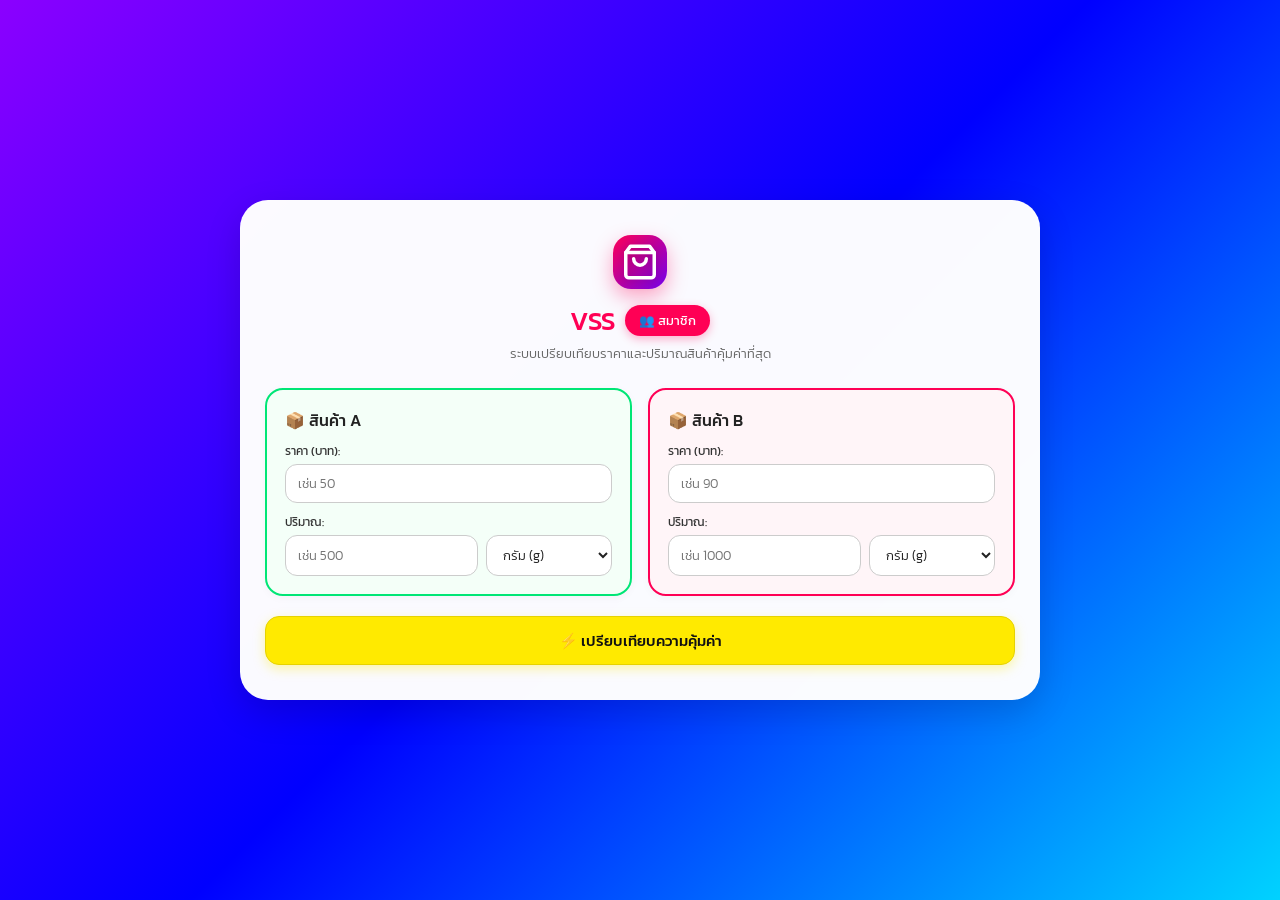
==== commit 14b01815: "Update index.html" ====
--- a/index.html
+++ b/index.html
@@ -3,49 +3,40 @@
 <head>
     <meta charset="UTF-8">
     <meta name="viewport" content="width=device-width, initial-scale=1.0">
-    <title>คุ้มไหม? - คำนวณความคุ้มค่าสินค้า</title>
+    <title>VSS - ระบบเปรียบเทียบราคาสินค้า</title>
     <link rel="stylesheet" href="style.css">
 </head>
 <body>
 
     <div class="main-card">
-        <!-- โลโก้แบบโมเดิร์น -->
+        <!-- โลโก้ & ปุ่มไปหน้าสมาชิก -->
         <div class="logo-box">
-            <svg viewBox="0 0 64 64" fill="none" xmlns="http://www.w3.org/2000/svg">
-                <rect x="12" y="22" width="18" height="8" rx="4" fill="white" transform="rotate(-12 12 22)" />
-                <rect x="12" y="36" width="18" height="8" rx="4" fill="white" opacity="0.8" transform="rotate(-12 12 36)" />
-                <rect x="34" y="28" width="18" height="8" rx="4" fill="#ffea00" transform="rotate(-12 34 28)" />
-                <rect x="34" y="42" width="18" height="8" rx="4" fill="#ffea00" opacity="0.8" transform="rotate(-12 34 42)" />
-                <path d="M48 14L49.5 18.5L54 20L49.5 21.5L48 26L46.5 21.5L42 20L46.5 18.5L48 14Z" fill="white"/>
+            <svg viewBox="0 0 24 24" fill="none" stroke="white" stroke-width="2.2" stroke-linecap="round" stroke-linejoin="round">
+                <path d="M6 2L3 6v14a2 2 0 0 0 2 2h14a2 2 0 0 0 2-2V6l-3-4z"></path>
+                <line x1="3" y1="6" x2="21" y2="6"></line>
+                <path d="M16 10a4 4 0 0 1-8 0"></path>
             </svg>
         </div>
 
         <div class="title-row">
-            <h1 class="title">คุ้มไหม?</h1>
+            <h1 class="title">VSS</h1>
             <a href="members.html" class="btn-members">👥 สมาชิก</a>
         </div>
-        <p class="subtitle">เปรียบเทียบราคาต่อหน่วยเพื่อเลือกสิ่งที่ดีที่สุด</p>
+        <p class="subtitle">ระบบเปรียบเทียบราคาและปริมาณสินค้าคุ้มค่าที่สุด</p>
 
-        <!-- สรุปผลลัพธ์ -->
-        <div id="result-summary"></div>
-
-        <!-- สินค้า A และ B -->
+        <!-- กรอบสินค้า A และ B -->
         <div class="product-container">
             <!-- สินค้า A -->
             <div class="box" id="boxA">
-                <span class="badge-winner">👑 คุ้มที่สุด!</span>
-                <h3>สินค้า A</h3>
-                
-                <label>ราคา (บาท)</label>
-                <input type="number" id="priceA" placeholder="เช่น 100">
+                <div class="badge-winner">คุ้มสุด!</div>
+                <h3>📦 สินค้า A</h3>
+                <label for="priceA">ราคา (บาท):</label>
+                <input type="number" id="priceA" placeholder="เช่น 50" step="any">
 
-                <label>จำนวนชิ้น (ถ้ามี)</label>
-                <input type="number" id="quantityA" placeholder="เช่น 1 (ไม่กรอก = 1)">
-
-                <label>ปริมาณ / น้ำหนัก ต่อชิ้น</label>
+                <label for="amountA">ปริมาณ:</label>
                 <div class="input-group">
-                    <input type="number" id="unitAmountA" placeholder="เช่น 500">
-                    <select id="unitTypeA">
+                    <input type="number" id="amountA" placeholder="เช่น 500" step="any">
+                    <select id="unitA">
                         <option value="g">กรัม (g)</option>
                         <option value="kg">กิโลกรัม (kg)</option>
                         <option value="ml">มิลลิลิตร (ml)</option>
@@ -57,19 +48,15 @@
 
             <!-- สินค้า B -->
             <div class="box" id="boxB">
-                <span class="badge-winner">👑 คุ้มที่สุด!</span>
-                <h3>สินค้า B</h3>
+                <div class="badge-winner">คุ้มสุด!</div>
+                <h3>📦 สินค้า B</h3>
+                <label for="priceB">ราคา (บาท):</label>
+                <input type="number" id="priceB" placeholder="เช่น 90" step="any">
 
-                <label>ราคา (บาท)</label>
-                <input type="number" id="priceB" placeholder="เช่น 150">
-
-                <label>จำนวนชิ้น (ถ้ามี)</label>
-                <input type="number" id="quantityB" placeholder="เช่น 1 (ไม่กรอก = 1)">
-
-                <label>ปริมาณ / น้ำหนัก ต่อชิ้น</label>
+                <label for="amountB">ปริมาณ:</label>
                 <div class="input-group">
-                    <input type="number" id="unitAmountB" placeholder="เช่น 900">
-                    <select id="unitTypeB">
+                    <input type="number" id="amountB" placeholder="เช่น 1000" step="any">
+                    <select id="unitB">
                         <option value="g">กรัม (g)</option>
                         <option value="kg">กิโลกรัม (kg)</option>
                         <option value="ml">มิลลิลิตร (ml)</option>
@@ -80,9 +67,69 @@
             </div>
         </div>
 
-        <button onclick="calculateCost()">⚡ คำนวณความคุ้มค่า</button>
+        <!-- กล่องแสดงผลลัพธ์ -->
+        <div id="result-summary"></div>
+
+        <!-- ปุ่มคำนวณ -->
+        <button id="calcBtn" onclick="calculate()">⚡ เปรียบเทียบความคุ้มค่า</button>
     </div>
 
-    <script src="script.js"></script>
+    <!-- Script คำนวณความคุ้มค่า -->
+    <script>
+        function calculate() {
+            const priceA = parseFloat(document.getElementById('priceA').value);
+            const amountA = parseFloat(document.getElementById('amountA').value);
+            const unitA = document.getElementById('unitA').value;
+
+            const priceB = parseFloat(document.getElementById('priceB').value);
+            const amountB = parseFloat(document.getElementById('amountB').value);
+            const unitB = document.getElementById('unitB').value;
+
+            const boxA = document.getElementById('boxA');
+            const boxB = document.getElementById('boxB');
+            const summary = document.getElementById('result-summary');
+
+            boxA.classList.remove('winner-card');
+            boxB.classList.remove('winner-card');
+            summary.style.display = 'none';
+
+            if (!priceA || !amountA || !priceB || !amountB) {
+                alert('กรุณากรอกราคาและปริมาณของทั้งสองสินค้าให้ครบถ้วนครับ');
+                return;
+            }
+
+            let normalizedA = amountA;
+            let normalizedB = amountB;
+
+            if (unitA === 'kg' || unitA === 'l') normalizedA = amountA * 1000;
+            if (unitB === 'kg' || unitB === 'l') normalizedB = amountB * 1000;
+
+            const unitPriceA = priceA / normalizedA;
+            const unitPriceB = priceB / normalizedB;
+
+            summary.style.display = 'block';
+
+            if (unitPriceA < unitPriceB) {
+                boxA.classList.add('winner-card');
+                const diff = (((unitPriceB - unitPriceA) / unitPriceB) * 100).toFixed(1);
+                summary.innerHTML = `🎉 <strong>สินค้า A คุ้มค่ากว่า!</strong> ประหยัดได้ประมาณ <strong>${diff}%</strong>`;
+                summary.style.background = '#e8f5e9';
+                summary.style.color = '#2e7d32';
+                summary.style.borderColor = '#a5d6a7';
+            } else if (unitPriceB < unitPriceA) {
+                boxB.classList.add('winner-card');
+                const diff = (((unitPriceA - unitPriceB) / unitPriceA) * 100).toFixed(1);
+                summary.innerHTML = `🎉 <strong>สินค้า B คุ้มค่ากว่า!</strong> ประหยัดได้ประมาณ <strong>${diff}%</strong>`;
+                summary.style.background = '#fff0f3';
+                summary.style.color = '#c2185b';
+                summary.style.borderColor = '#ff80ab';
+            } else {
+                summary.innerHTML = `⚖️ <strong>ทั้งสองสินค้ามีราคาและความคุ้มค่าเท่ากันครับ!</strong>`;
+                summary.style.background = '#e3f2fd';
+                summary.style.color = '#1565c0';
+                summary.style.borderColor = '#90caf9';
+            }
+        }
+    </script>
 </body>
 </html>
--- a/style.css
+++ b/style.css
@@ -9,21 +9,21 @@
 }
 
 /* ==========================================
-   พื้นหลังสีรุ้งครบ 7 สี ขยับเปลี่ยนสีตลอดเวลา (เรียงสีรุ้ง)
+   พื้นหลังสีรุ้งครบ 7 สี ขยับเปลี่ยนสีไหลลื่นตลอดเวลา
    ========================================== */
 body, body.members-page {
     background: linear-gradient(
-        -45deg, 
+        135deg, 
         #8b00ff, /* ม่วง */
-        #4b0082, /* คราม */
         #0000ff, /* น้ำเงิน */
+        #00d2ff, /* ฟ้า */
         #00e676, /* เขียว */
         #ffea00, /* เหลือง */
         #ff7d00, /* แสด */
         #ff0055  /* แดง */
     ) !important;
-    background-size: 600% 600% !important;
-    animation: fullRainbowMove 10s ease infinite !important;
+    background-size: 300% 300% !important;
+    animation: fullRainbowMove 8s ease-in-out infinite !important;
     min-height: 100vh;
     display: flex;
     justify-content: center;
@@ -32,9 +32,21 @@
 }
 
 @keyframes fullRainbowMove {
-    0% { background-position: 0% 50%; }
-    50% { background-position: 100% 50%; }
-    100% { background-position: 0% 50%; }
+    0% {
+        background-position: 0% 0%;
+    }
+    25% {
+        background-position: 50% 100%;
+    }
+    50% {
+        background-position: 100% 100%;
+    }
+    75% {
+        background-position: 50% 0%;
+    }
+    100% {
+        background-position: 0% 0%;
+    }
 }
 
 /* ==========================================
@@ -56,25 +68,29 @@
 }
 
 /* ==========================================
-   ส่วนหัวและปุ่ม
+   โลโก้โมเดิร์น มินิมอล
    ========================================== */
 .logo-box {
-    width: 50px;
-    height: 50px;
-    background: #00d2ff;
-    color: white;
-    border-radius: 14px;
+    width: 54px !important;
+    height: 54px !important;
+    background: linear-gradient(135deg, #ff0055 0%, #7600ec 100%) !important;
+    border-radius: 18px !important;
     display: flex;
     justify-content: center;
     align-items: center;
     margin: 0 auto 12px auto;
-    box-shadow: 0 4px 12px rgba(0, 210, 255, 0.3);
+    box-shadow: 0 8px 20px rgba(255, 0, 85, 0.35) !important;
+    transition: transform 0.3s ease;
+}
+
+.logo-box:hover {
+    transform: scale(1.08) rotate(-3deg);
 }
 
 .logo-box svg {
-    width: 26px;
-    height: 26px;
-    stroke: #ffffff;
+    width: 38px !important;
+    height: 38px !important;
+    filter: drop-shadow(0 2px 5px rgba(0, 0, 0, 0.2));
 }
 
 .title-row {
@@ -157,7 +173,6 @@
     margin-bottom: 10px;
 }
 
-/* ป้ายผู้ชนะ */
 .badge-winner {
     display: none;
     position: absolute;
@@ -240,7 +255,7 @@
 }
 
 /* ==========================================
-   ส่วนสมาชิก (ขอบรูปสีรุ้งเข้มขยับได้ตลอดเวลา)
+   ส่วนสมาชิก (ขอบรูปสีรุ้งหมุนเคลื่อนไหว)
    ========================================== */
 .members-title {
     font-size: 20px;
@@ -272,7 +287,6 @@
     box-shadow: 0 4px 10px rgba(0,0,0,0.03);
 }
 
-/* กรอบรูปวงกลมสีรุ้ง 7 สี ขยับตลอดเวลา */
 .img-wrapper {
     width: 68px;
     height: 68px;
@@ -323,7 +337,7 @@
 }
 
 /* ==========================================
-   อนิเมชั่นสินค้าที่คุ้มกว่า (เด่นสะดุดตา ลอยโดดเด่น)
+   อนิเมชั่นสินค้าคุ้มสุด (ลอยขึ้น + แสงเรืองออร่า)
    ========================================== */
 .winner-card {
     animation: superPopWinner 0.6s cubic-bezier(0.175, 0.885, 0.32, 1.275) forwards !important;
@@ -350,22 +364,12 @@
 }
 
 @keyframes superPopWinner {
-    0% {
-        transform: scale(0.9) translateY(0);
-    }
-    60% {
-        transform: scale(1.08) translateY(-10px);
-    }
-    100% {
-        transform: scale(1.05) translateY(-8px);
-    }
+    0% { transform: scale(0.9) translateY(0); }
+    60% { transform: scale(1.08) translateY(-10px); }
+    100% { transform: scale(1.05) translateY(-8px); }
 }
 
 @keyframes superBounceBadge {
-    0% {
-        transform: translateY(0) scale(1);
-    }
-    100% {
-        transform: translateY(-6px) scale(1.1);
-    }
-}
+    0% { transform: translateY(0) scale(1); }
+    100% { transform: translateY(-6px) scale(1.1); }
+}
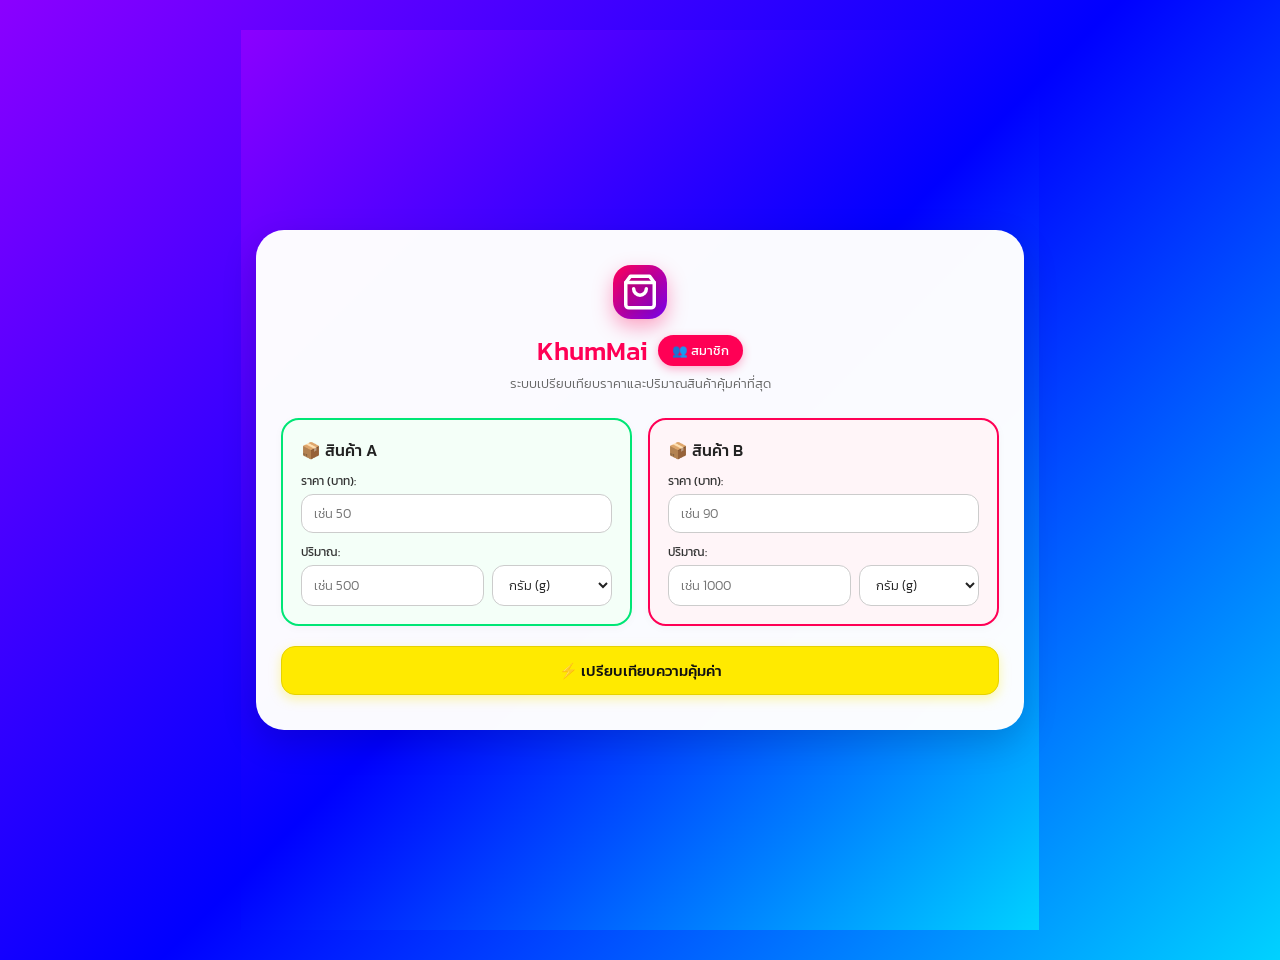
==== commit e90d2d91: "Update index.html" ====
--- a/index.html
+++ b/index.html
@@ -3,7 +3,7 @@
 <head>
     <meta charset="UTF-8">
     <meta name="viewport" content="width=device-width, initial-scale=1.0">
-    <title>VSS - ระบบเปรียบเทียบราคาสินค้า</title>
+    <title>KhumMai - ระบบเปรียบเทียบราคาสินค้า</title>
     <link rel="stylesheet" href="style.css">
 </head>
 <body>
@@ -19,7 +19,7 @@
         </div>
 
         <div class="title-row">
-            <h1 class="title">VSS</h1>
+            <h1 class="title">KhumMai</h1>
             <a href="members.html" class="btn-members">👥 สมาชิก</a>
         </div>
         <p class="subtitle">ระบบเปรียบเทียบราคาและปริมาณสินค้าคุ้มค่าที่สุด</p>
--- a/style.css
+++ b/style.css
@@ -9,9 +9,9 @@
 }
 
 /* ==========================================
-   พื้นหลังสีรุ้งครบ 7 สี ขยับเปลี่ยนสีไหลลื่นตลอดเวลา
-   ========================================== */
-body, body.members-page {
+   พื้นหลังสีรุ้งครบ 7 สี ขยับเปลี่ยนสีตลอดเวลา (ใช้ร่วมกันทั้งหน้าหลักและหน้าสมาชิก)
+   ========================================== */
+html, body, body.members-page {
     background: linear-gradient(
         135deg, 
         #8b00ff, /* ม่วง */
@@ -68,7 +68,7 @@
 }
 
 /* ==========================================
-   โลโก้โมเดิร์น มินิมอล
+   โลโก้และปุ่มนำทาง
    ========================================== */
 .logo-box {
     width: 54px !important;
@@ -255,7 +255,7 @@
 }
 
 /* ==========================================
-   ส่วนสมาชิก (ขอบรูปสีรุ้งหมุนเคลื่อนไหว)
+   ส่วนการ์ดสมาชิก
    ========================================== */
 .members-title {
     font-size: 20px;
@@ -337,7 +337,7 @@
 }
 
 /* ==========================================
-   อนิเมชั่นสินค้าคุ้มสุด (ลอยขึ้น + แสงเรืองออร่า)
+   อนิเมชั่นสินค้าคุ้มสุด
    ========================================== */
 .winner-card {
     animation: superPopWinner 0.6s cubic-bezier(0.175, 0.885, 0.32, 1.275) forwards !important;
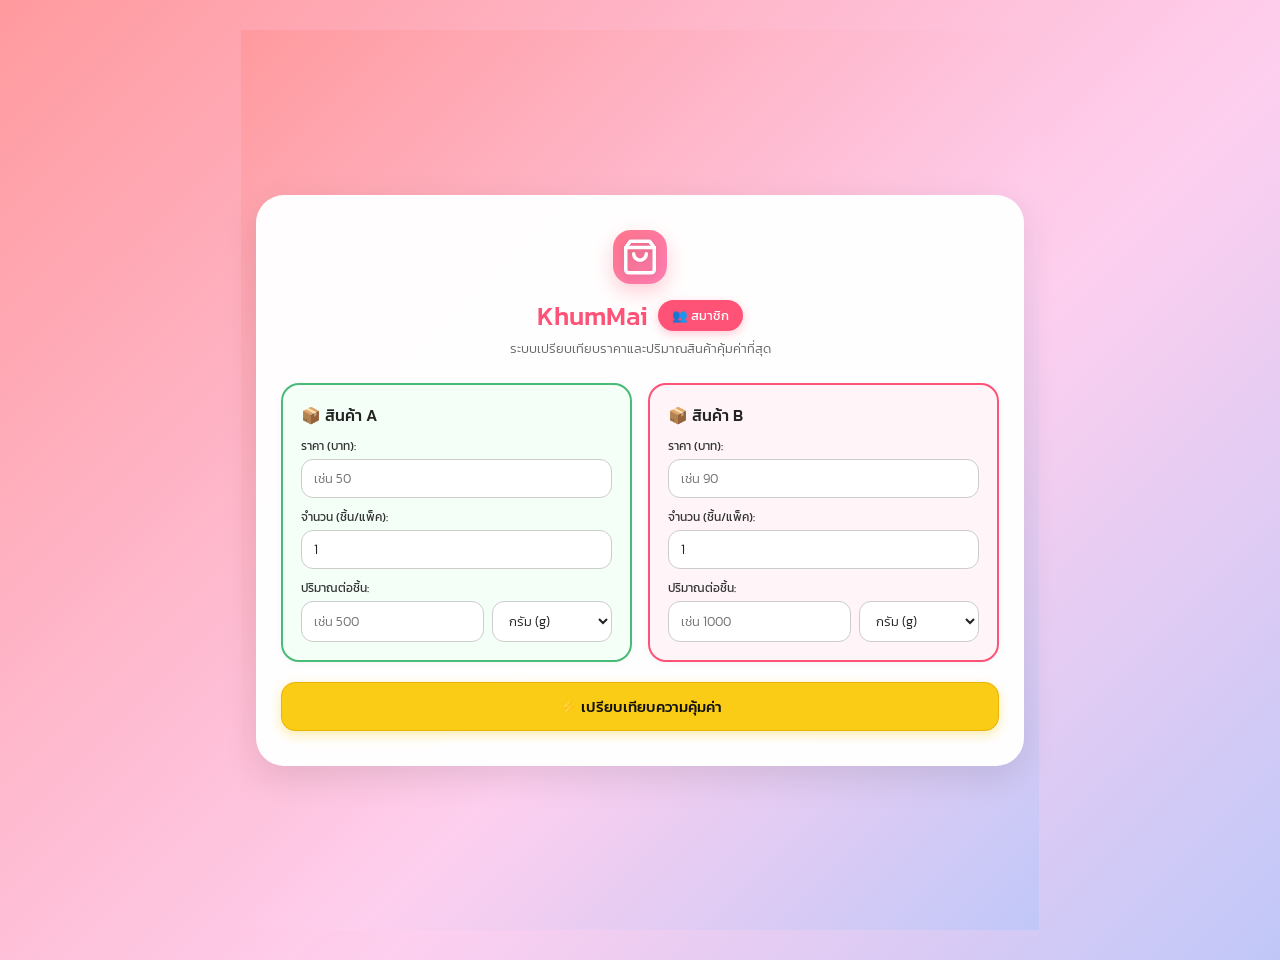
==== commit 784f7e8a: "Update index.html" ====
--- a/index.html
+++ b/index.html
@@ -30,10 +30,17 @@
             <div class="box" id="boxA">
                 <div class="badge-winner">คุ้มสุด!</div>
                 <h3>📦 สินค้า A</h3>
+                
+                <!-- บรรทัดที่ 1: ราคา -->
                 <label for="priceA">ราคา (บาท):</label>
                 <input type="number" id="priceA" placeholder="เช่น 50" step="any">
 
-                <label for="amountA">ปริมาณ:</label>
+                <!-- บรรทัดที่ 2: จำนวน -->
+                <label for="countA">จำนวน (ชิ้น/แพ็ค):</label>
+                <input type="number" id="countA" placeholder="เช่น 1" value="1" step="any">
+
+                <!-- บรรทัดที่ 3: ปริมาณ -->
+                <label for="amountA">ปริมาณต่อชิ้น:</label>
                 <div class="input-group">
                     <input type="number" id="amountA" placeholder="เช่น 500" step="any">
                     <select id="unitA">
@@ -50,10 +57,17 @@
             <div class="box" id="boxB">
                 <div class="badge-winner">คุ้มสุด!</div>
                 <h3>📦 สินค้า B</h3>
+                
+                <!-- บรรทัดที่ 1: ราคา -->
                 <label for="priceB">ราคา (บาท):</label>
                 <input type="number" id="priceB" placeholder="เช่น 90" step="any">
 
-                <label for="amountB">ปริมาณ:</label>
+                <!-- บรรทัดที่ 2: จำนวน -->
+                <label for="countB">จำนวน (ชิ้น/แพ็ค):</label>
+                <input type="number" id="countB" placeholder="เช่น 1" value="1" step="any">
+
+                <!-- บรรทัดที่ 3: ปริมาณ -->
+                <label for="amountB">ปริมาณต่อชิ้น:</label>
                 <div class="input-group">
                     <input type="number" id="amountB" placeholder="เช่น 1000" step="any">
                     <select id="unitB">
@@ -78,10 +92,12 @@
     <script>
         function calculate() {
             const priceA = parseFloat(document.getElementById('priceA').value);
+            const countA = parseFloat(document.getElementById('countA').value) || 1;
             const amountA = parseFloat(document.getElementById('amountA').value);
             const unitA = document.getElementById('unitA').value;
 
             const priceB = parseFloat(document.getElementById('priceB').value);
+            const countB = parseFloat(document.getElementById('countB').value) || 1;
             const amountB = parseFloat(document.getElementById('amountB').value);
             const unitB = document.getElementById('unitB').value;
 
@@ -98,14 +114,15 @@
                 return;
             }
 
-            let normalizedA = amountA;
-            let normalizedB = amountB;
+            // คำนวณปริมาณรวม = ปริมาณต่อชิ้น x จำนวนชิ้น
+            let totalAmountA = amountA * countA;
+            let totalAmountB = amountB * countB;
 
-            if (unitA === 'kg' || unitA === 'l') normalizedA = amountA * 1000;
-            if (unitB === 'kg' || unitB === 'l') normalizedB = amountB * 1000;
+            if (unitA === 'kg' || unitA === 'l') totalAmountA *= 1000;
+            if (unitB === 'kg' || unitB === 'l') totalAmountB *= 1000;
 
-            const unitPriceA = priceA / normalizedA;
-            const unitPriceB = priceB / normalizedB;
+            const unitPriceA = priceA / totalAmountA;
+            const unitPriceB = priceB / totalAmountB;
 
             summary.style.display = 'block';
 
--- a/style.css
+++ b/style.css
@@ -9,21 +9,20 @@
 }
 
 /* ==========================================
-   พื้นหลังสีรุ้งครบ 7 สี ขยับเปลี่ยนสีตลอดเวลา (ใช้ร่วมกันทั้งหน้าหลักและหน้าสมาชิก)
+   พื้นหลังสีพาสเทลแบบสดใส (Vibrant Pastel) รวมสีเปลี่ยนโทนตลอดเวลา
    ========================================== */
 html, body, body.members-page {
     background: linear-gradient(
         135deg, 
-        #8b00ff, /* ม่วง */
-        #0000ff, /* น้ำเงิน */
-        #00d2ff, /* ฟ้า */
-        #00e676, /* เขียว */
-        #ffea00, /* เหลือง */
-        #ff7d00, /* แสด */
-        #ff0055  /* แดง */
+        #ff9a9e, /* ชมพูพาสเทลสด */
+        #fecfef, /* ชมพูม่วงพาสเทล */
+        #a1c4fd, /* ฟ้าพาสเทลสด */
+        #c2e9fb, /* ฟ้าอ่อนพาสเทล */
+        #abecd6, /* เขียวมิ้นต์พาสเทล */
+        #fbed96  /* เหลืองพาสเทลสด */
     ) !important;
     background-size: 300% 300% !important;
-    animation: fullRainbowMove 8s ease-in-out infinite !important;
+    animation: vibrantPastelMove 10s ease-in-out infinite !important;
     min-height: 100vh;
     display: flex;
     justify-content: center;
@@ -31,22 +30,12 @@
     padding: 30px 15px;
 }
 
-@keyframes fullRainbowMove {
-    0% {
-        background-position: 0% 0%;
-    }
-    25% {
-        background-position: 50% 100%;
-    }
-    50% {
-        background-position: 100% 100%;
-    }
-    75% {
-        background-position: 50% 0%;
-    }
-    100% {
-        background-position: 0% 0%;
-    }
+@keyframes vibrantPastelMove {
+    0% { background-position: 0% 0%; }
+    25% { background-position: 50% 100%; }
+    50% { background-position: 100% 100%; }
+    75% { background-position: 50% 0%; }
+    100% { background-position: 0% 0%; }
 }
 
 /* ==========================================
@@ -56,7 +45,7 @@
     background: rgba(255, 255, 255, 0.98);
     border-radius: 28px;
     padding: 35px 25px;
-    box-shadow: 0 12px 35px rgba(0, 0, 0, 0.15);
+    box-shadow: 0 12px 35px rgba(0, 0, 0, 0.1);
     width: 100%;
     max-width: 800px;
     text-align: center;
@@ -73,13 +62,13 @@
 .logo-box {
     width: 54px !important;
     height: 54px !important;
-    background: linear-gradient(135deg, #ff0055 0%, #7600ec 100%) !important;
+    background: linear-gradient(135deg, #ff758c 0%, #ff7eb3 100%) !important;
     border-radius: 18px !important;
     display: flex;
     justify-content: center;
     align-items: center;
     margin: 0 auto 12px auto;
-    box-shadow: 0 8px 20px rgba(255, 0, 85, 0.35) !important;
+    box-shadow: 0 8px 20px rgba(255, 117, 140, 0.35) !important;
     transition: transform 0.3s ease;
 }
 
@@ -90,7 +79,7 @@
 .logo-box svg {
     width: 38px !important;
     height: 38px !important;
-    filter: drop-shadow(0 2px 5px rgba(0, 0, 0, 0.2));
+    filter: drop-shadow(0 2px 5px rgba(0, 0, 0, 0.15));
 }
 
 .title-row {
@@ -104,7 +93,7 @@
 .title {
     font-size: 26px;
     font-weight: 500;
-    color: #ff0055;
+    color: #ff5277;
 }
 
 .subtitle {
@@ -118,14 +107,14 @@
     display: inline-flex;
     align-items: center;
     gap: 5px;
-    background: #ff0055;
+    background: #ff5277;
     color: white !important;
     text-decoration: none;
     padding: 6px 14px;
     border-radius: 16px;
     font-size: 12.5px;
     font-weight: 400;
-    box-shadow: 0 3px 10px rgba(255, 0, 85, 0.3);
+    box-shadow: 0 3px 10px rgba(255, 82, 119, 0.3);
     transition: all 0.2s ease;
     border: none;
 }
@@ -157,12 +146,12 @@
 }
 
 #boxA {
-    border: 2.5px solid #00e676;
+    border: 2.5px solid #48bb78;
     background: #f4fff8;
 }
 
 #boxB {
-    border: 2.5px solid #ff0055;
+    border: 2.5px solid #ff5277;
     background: #fff5f8;
 }
 
@@ -178,13 +167,13 @@
     position: absolute;
     top: -12px;
     right: 15px;
-    background: #00d2ff;
+    background: #38bdf8;
     color: white;
     padding: 4px 12px;
     border-radius: 10px;
     font-size: 11.5px;
     font-weight: 500;
-    box-shadow: 0 4px 10px rgba(0, 210, 255, 0.4);
+    box-shadow: 0 4px 10px rgba(56, 189, 248, 0.4);
     z-index: 10;
 }
 
@@ -210,7 +199,7 @@
 }
 
 input:focus, select:focus {
-    border-color: #ff0055;
+    border-color: #ff5277;
 }
 
 .input-group {
@@ -228,20 +217,21 @@
 
 button {
     width: 100%;
-    background: #ffea00;
+    background: #facc15;
     color: #111;
     font-size: 15px;
     font-weight: 500;
     padding: 12px;
-    border: 1.5px solid #e6d200;
+    border: 1.5px solid #eab308;
     border-radius: 14px;
     cursor: pointer;
-    box-shadow: 0 4px 12px rgba(255, 234, 0, 0.35);
+    box-shadow: 0 4px 12px rgba(250, 204, 21, 0.35);
     transition: all 0.2s ease;
 }
 
 button:hover {
-    background: #ffd600;
+    background: #eab308;
+    color: white;
 }
 
 #result-summary {
@@ -292,13 +282,13 @@
     height: 68px;
     border-radius: 50%;
     padding: 3px;
-    background: linear-gradient(45deg, #8b00ff, #0000ff, #00e676, #ffea00, #ff7d00, #ff0055);
+    background: linear-gradient(45deg, #ff9a9e, #a1c4fd, #abecd6, #fbed96);
     background-size: 300% 300%;
-    animation: fullRainbowCircle 5s linear infinite;
+    animation: pastelCircle 5s linear infinite;
     margin-bottom: 10px;
 }
 
-@keyframes fullRainbowCircle {
+@keyframes pastelCircle {
     0% { background-position: 0% 50%; }
     50% { background-position: 100% 50%; }
     100% { background-position: 0% 50%; }
@@ -319,7 +309,7 @@
 .member-num {
     font-size: 12px;
     font-weight: 500;
-    color: #ff0055;
+    color: #ff5277;
 }
 
 .member-name {
@@ -346,13 +336,13 @@
 }
 
 #boxA.winner-card {
-    border-color: #00e676 !important;
-    box-shadow: 0 10px 30px rgba(0, 230, 118, 0.5), 0 0 20px rgba(0, 230, 118, 0.3) !important;
+    border-color: #48bb78 !important;
+    box-shadow: 0 10px 30px rgba(72, 187, 120, 0.4) !important;
 }
 
 #boxB.winner-card {
-    border-color: #ff0055 !important;
-    box-shadow: 0 10px 30px rgba(255, 0, 85, 0.5), 0 0 20px rgba(255, 0, 85, 0.3) !important;
+    border-color: #ff5277 !important;
+    box-shadow: 0 10px 30px rgba(255, 82, 119, 0.4) !important;
 }
 
 .winner-card .badge-winner {
